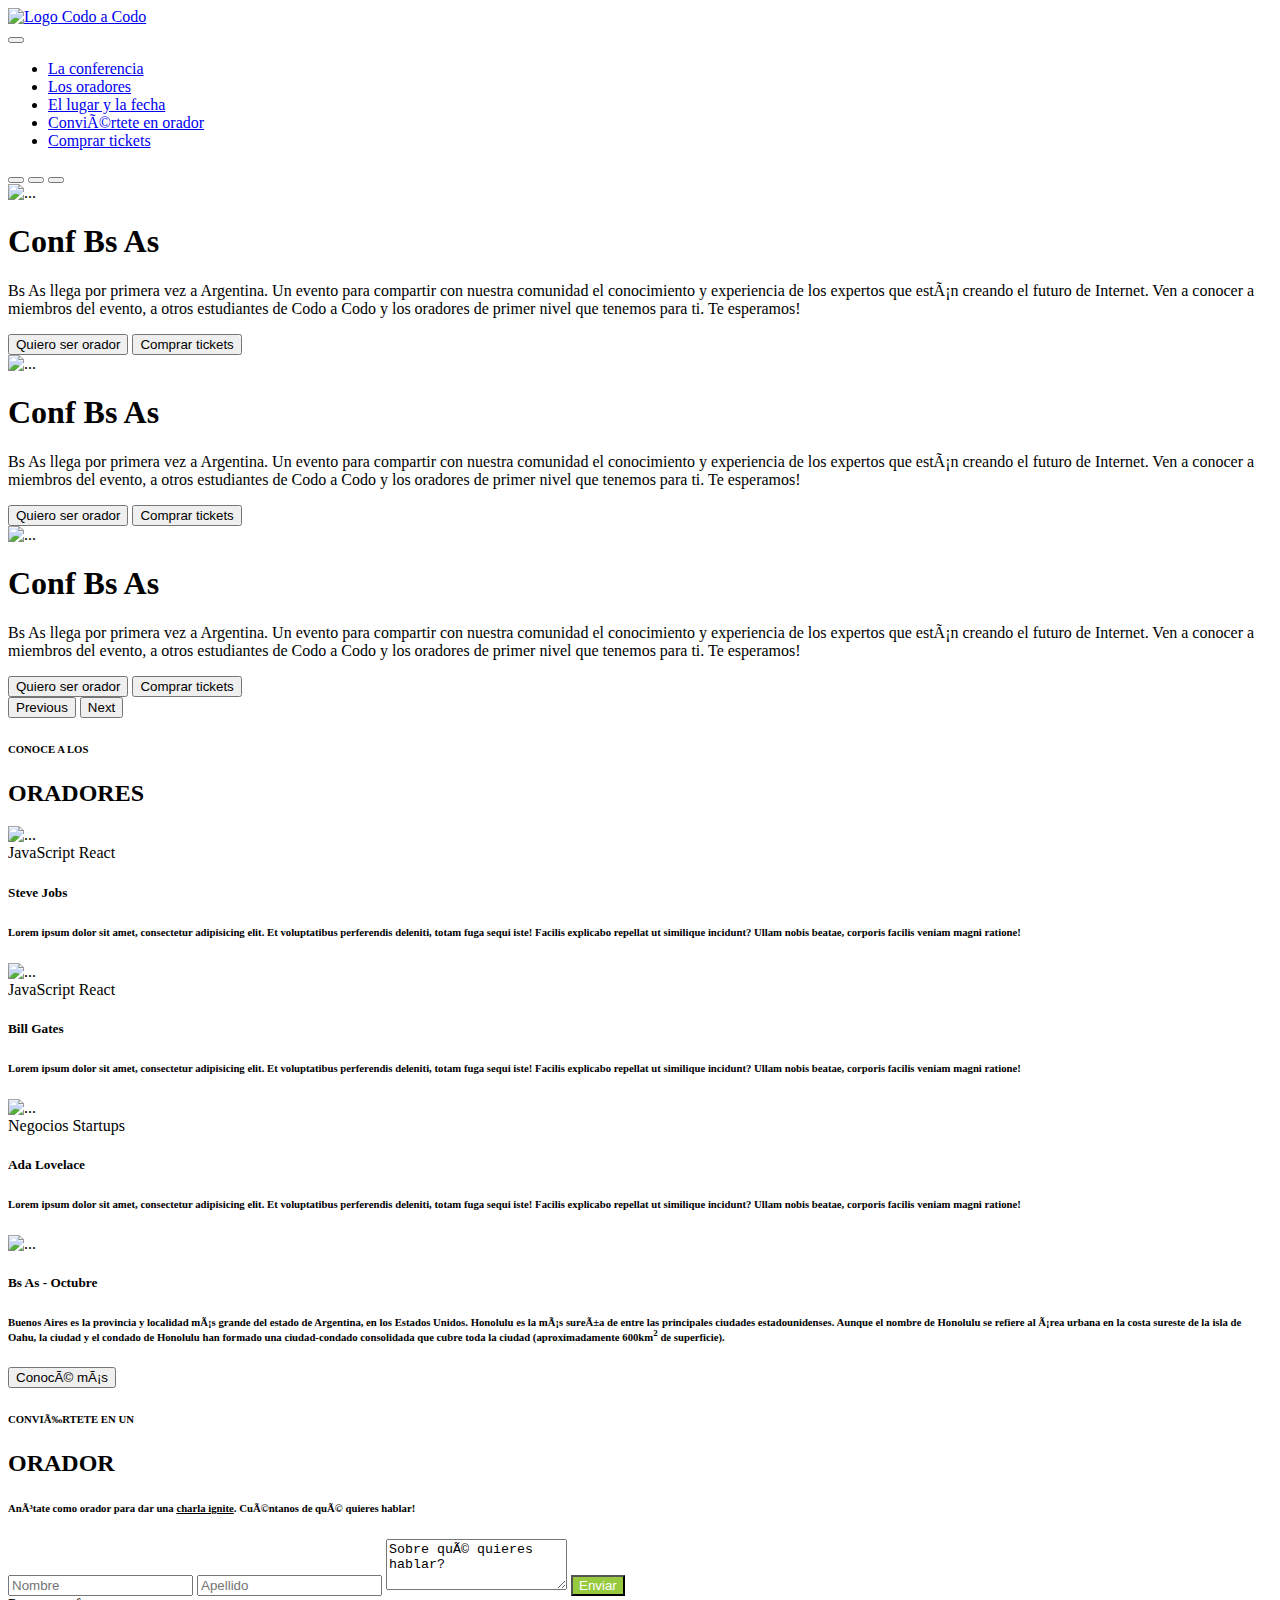
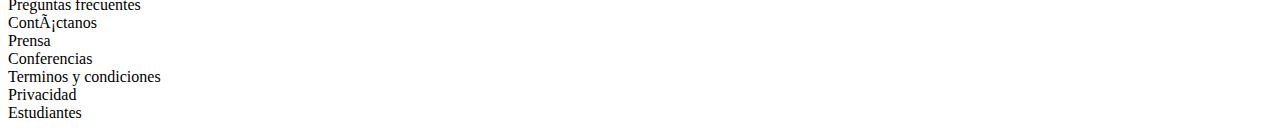
==== index.html @ 23daaca9 "TP Codo a Codo" ====
<!DOCTYPE html>
<html lang=”en”>
<head>
<meta charset=”UTF-8”>
<meta name="viewport" content="width=device-width, initial-scale=1">
<title>TP Integrador - Codo a Codo</title>
<link rel="stylesheet" href="bootstrap.min.css">

<!--NAVVAR-->
<!--
<nav class="navbar bg-dark border-bottom border-body" data-bs-theme="dark">
    <div class="container-fluid">
      <a class="navbar-brand" href="#">Navbar</a>-->
  
<!--
    <a class="navbar-brand" href="#">
        <img src="/imagenes/codoacodo.png" alt="Logo" width="100" height="57.3" class="d-inline-block align-text-center">
        Codo a Codo
      </a>
    -->
     
<!--
      <button class="navbar-toggler" type="button" data-bs-toggle="collapse" data-bs-target="#navbarSupportedContent" aria-controls="navbarSupportedContent" aria-expanded="false" aria-label="Toggle navigation">
        <span class="navbar-toggler-icon"></span>
      </button>
    
      <div class="collapse navbar-collapse" id="navbarSupportedContent">
        <ul class="navbar-nav me-auto mb-2 mb-lg-0">
          <li class="nav-item">
            <a class="nav-link" href="#">La conferencia</a>
          </li>
          <li class="nav-item">
            <a class="nav-link" href="#oradores">Los oradores</a>
          </li>
          <li class="nav-item">
            <a class="nav-link" href="#lugar_fecha">El lugar y la fecha</a>
          </li>
          <li class="nav-item">
            <a class="nav-link" href="#ser_orador">Conviértete en orador</a>
          </li>
          <li class="nav-item">
            <a class="nav-link text-success" href="#">Comprar tickets</a>
          </li>
        </ul>
      </div>
    </div>
  </nav>
</div>
-->
<!------------------------------------------------------------------------------->
<nav class="navbar navbar-expand-lg bg-body-tertiary pl-1" data-bs-theme="dark">
  <div class="container-fluid">
    <a class="navbar-brand ms-5" href="#">
      <img src="/imagenes/codoacodo.png" alt="Logo" width="100" height="57.3" class="d-inline-block align-text-center">
      Codo a Codo
    </a>
    <form class="d-flex me-5">
    <button class="navbar-toggler" type="button" data-bs-toggle="collapse" data-bs-target="#navbarSupportedContent" aria-controls="navbarSupportedContent" aria-expanded="false" aria-label="Toggle navigation">
      <span class="navbar-toggler-icon"></span>
    </button>
    <div class="collapse navbar-collapse" id="navbarSupportedContent">
      <ul class="navbar-nav me-auto mb-2 mb-lg-0">
        <li class="nav-item">
          <a class="nav-link" href="#">La conferencia</a>
        </li>
        <li class="nav-item">
          <a class="nav-link" href="#oradores">Los oradores</a>
        </li>
        <li class="nav-item">
          <a class="nav-link" href="#lugar_fecha">El lugar y la fecha</a>
        </li>
        <li class="nav-item">
          <a class="nav-link" href="#ser_orador">Conviértete en orador</a>
        </li>
        <li class="nav-item">
          <a class="nav-link text-success" href="#">Comprar tickets</a>
        </li>
      </ul>
      
    </div>
    </form>
  </div>
</nav>



<style>
  .btn-personalizado{
    background-color: rgb(150, 201, 62);
    color:white;
  }
</style>

</head>
<body>
    <div class="container-md">
    
      <!---->
        

    <!--CAROUSEL CON IMÁGENES-->
    <div id="carouselExampleCaptions" class="carousel slide">
        <div class="carousel-indicators">
          <button type="button" data-bs-target="#carouselExampleCaptions" data-bs-slide-to="0" class="active" aria-current="true" aria-label="Slide 1"></button>
          <button type="button" data-bs-target="#carouselExampleCaptions" data-bs-slide-to="1" aria-label="Slide 2"></button>
          <button type="button" data-bs-target="#carouselExampleCaptions" data-bs-slide-to="2" aria-label="Slide 3"></button>
        </div>
        <div class="carousel-inner">
          <div class="carousel-item active">
            <img src="/imagenes//hawaii.jpg" class="d-block w-100" alt="...">
            <div class="carousel-caption d-none d-sm-block text-end">
                <h1>Conf Bs As</h1>
                <p>Bs As llega por primera vez a Argentina. Un evento para compartir con nuestra comunidad el conocimiento y experiencia de los expertos que están creando el futuro de Internet. Ven a conocer a miembros del evento, a otros estudiantes de Codo a Codo y los oradores de primer nivel que tenemos para ti. Te esperamos!</p>
                <button type="button" class="btn btn-outline-light">Quiero ser orador</button>
                <button type="button" class="btn btn-success">Comprar tickets</button>
            </div>
          </div>
          <div class="carousel-item">
            <img src="/imagenes//hawaii2.jpg" class="d-block w-100" alt="...">
            <div class="carousel-caption d-none d-sm-block text-end">
                <h1>Conf Bs As</h1>
                <p>Bs As llega por primera vez a Argentina. Un evento para compartir con nuestra comunidad el conocimiento y experiencia de los expertos que están creando el futuro de Internet. Ven a conocer a miembros del evento, a otros estudiantes de Codo a Codo y los oradores de primer nivel que tenemos para ti. Te esperamos!</p>
                <button type="button" class="btn btn-outline-light">Quiero ser orador</button>
                <button type="button" class="btn btn-success">Comprar tickets</button>
            </div>
          </div>
          <div class="carousel-item">
            <img src="/imagenes//hawaii3.jpg" class="d-block w-100" alt="...">
            <div class="carousel-caption d-none d-sm-block text-end">
                <h1>Conf Bs As</h1>
                <p>Bs As llega por primera vez a Argentina. Un evento para compartir con nuestra comunidad el conocimiento y experiencia de los expertos que están creando el futuro de Internet. Ven a conocer a miembros del evento, a otros estudiantes de Codo a Codo y los oradores de primer nivel que tenemos para ti. Te esperamos!</p>
                <button type="button" class="btn btn-outline-light">Quiero ser orador</button>
                <button type="button" class="btn btn-success">Comprar tickets</button>
            </div>
          </div>
        </div>
        <button class="carousel-control-prev" type="button" data-bs-target="#carouselExampleCaptions" data-bs-slide="prev">
          <span class="carousel-control-prev-icon" aria-hidden="true"></span>
          <span class="visually-hidden">Previous</span>
        </button>
        <button class="carousel-control-next" type="button" data-bs-target="#carouselExampleCaptions" data-bs-slide="next">
          <span class="carousel-control-next-icon" aria-hidden="true"></span>
          <span class="visually-hidden">Next</span>
        </button>
      </div>


      <!--LISTADO DE ORADORES-->
      <div class="container-md text-bg-light text-center bg-white p-3" id="oradores">
        <div class="row">
            <h6>CONOCE A LOS</h6>
            <h2>ORADORES</h2>
        </div>

        <div class="row align-items-start gap-4">

          <!---->
          <!--En esta sección tambien podría usar Image caps-->
          <div class="col text-start border rounded border-secondary p-0">
            <img src="/imagenes//steve.jpg" class="d-block w-100" alt="...">
            <div class="container-md">
              <span class="badge text-bg-warning">JavaScript</span>
              <span class="badge text-bg-primary">React</span>
              <h5>Steve Jobs</h5>
              <h6 class="text-secondary d-none d-md-block">Lorem ipsum dolor sit amet, consectetur adipisicing elit. Et voluptatibus perferendis deleniti, totam fuga sequi iste! Facilis explicabo repellat ut similique incidunt? Ullam nobis beatae, corporis facilis veniam magni ratione!</h6>
            </div>
          </div>
          
          <div class="col text-start border rounded border-secondary p-0">
            <img src="/imagenes//bill.jpg" class="d-block w-100" alt="...">
            <div class="container-md">
              <span class="badge text-bg-warning">JavaScript</span>
              <span class="badge text-bg-primary">React</span>
              <h5>Bill Gates</h5>
              <h6 class="text-secondary d-none d-md-block">Lorem ipsum dolor sit amet, consectetur adipisicing elit. Et voluptatibus perferendis deleniti, totam fuga sequi iste! Facilis explicabo repellat ut similique incidunt? Ullam nobis beatae, corporis facilis veniam magni ratione!</h6>
            </div>
          </div>

          <div class="col text-start border rounded border-secondary p-0">
            <img src="/imagenes//ada.jpeg" class="d-block w-100" alt="...">
            <div class="container-md">
              <span class="badge text-bg-secondary">Negocios</span>
              <span class="badge text-bg-danger">Startups</span>
              <h5>Ada Lovelace</h5>
              <h6 class="text-secondary d-none d-md-block">Lorem ipsum dolor sit amet, consectetur adipisicing elit. Et voluptatibus perferendis deleniti, totam fuga sequi iste! Facilis explicabo repellat ut similique incidunt? Ullam nobis beatae, corporis facilis veniam magni ratione!</h6>
            </div>
          </div>
          

        </div>
      </div>

      <!--FOTO Y TEXTO-->
      <div class="container-md mt-2">
        <div class="row">
          <div class="col">
            <!--<img src="/imagenes//honolulu.jpg" class="d-block w-100" alt="...">-->
            <img src="/imagenes//honolulu.jpg" class="d-block w-100" alt="...">
          </div>
          <div class="col bg-dark text-white" id="lugar_fecha">
            <h5> Bs As - Octubre</h5>
            <h6 class="d-none d-xl-block">Buenos Aires es la provincia y localidad más grande del estado de Argentina, en los Estados Unidos. Honolulu es la más sureña de entre las principales ciudades estadounidenses. Aunque el nombre de Honolulu se refiere al área urbana en la costa sureste de la isla de Oahu, la ciudad y el condado de Honolulu han formado una ciudad-condado consolidada que cubre toda la ciudad (aproximadamente 600km<sup>2</sup> de superficie).</h6>
            <button type="button" class="btn btn-outline-light">Conocé más</button>
          </div>
        </div>
      </div>

      <div class="container-md text-bg-light text-center bg-white p-3">
        <div class="row" id="ser_orador">
            <h6>CONVIÉRTETE EN UN</h6>
            <h2>ORADOR</h2>
        </div>
        <div class="row align-text-center text-secondary">
          <h6>Anótate como orador para dar una <u>charla ignite</u>. Cuéntanos de qué quieres hablar!</h6>
        </div>
      </div>
      <div class="row mx-auto"  style="width: 50%;">
        <input type="text" class="form-control col"  placeholder="Nombre">
        <input type="text" class="form-control col"  placeholder="Apellido">
      
        <label for="exampleFormControlTextarea1" class="form-label"></label>
        <textarea class="form-control" id="exampleFormControlTextarea1" rows="3">Sobre qué quieres hablar?</textarea>
        <button class="btn btn-personalizado w-100 m-1" type="button">Enviar</button>
      </div>

      
    <script src="https://cdn.jsdelivr.net/npm/bootstrap@5.3.2/dist/js/bootstrap.bundle.min.js" integrity="sha384-C6RzsynM9kWDrMNeT87bh95OGNyZPhcTNXj1NW7RuBCsyN/o0jlpcV8Qyq46cDfL" crossorigin="anonymous"></script>
      

    
  </body>

 
  
  <footer>
    <div class="container-xs bg-primary bg-gradient p-3 d-none d-md-block">
      <div class="row text-center text-white">
        <div class="col">Preguntas frecuentes</div>
        <div class="col">Contáctanos</div>
        <div class="col">Prensa</div>
        <div class="col">Conferencias</div>
        <div class="col">Terminos y condiciones</div>
        <div class="col">Privacidad</div>
        <div class="col">Estudiantes</div>
      </div>
    </div>
    
  </footer>

  
</html>
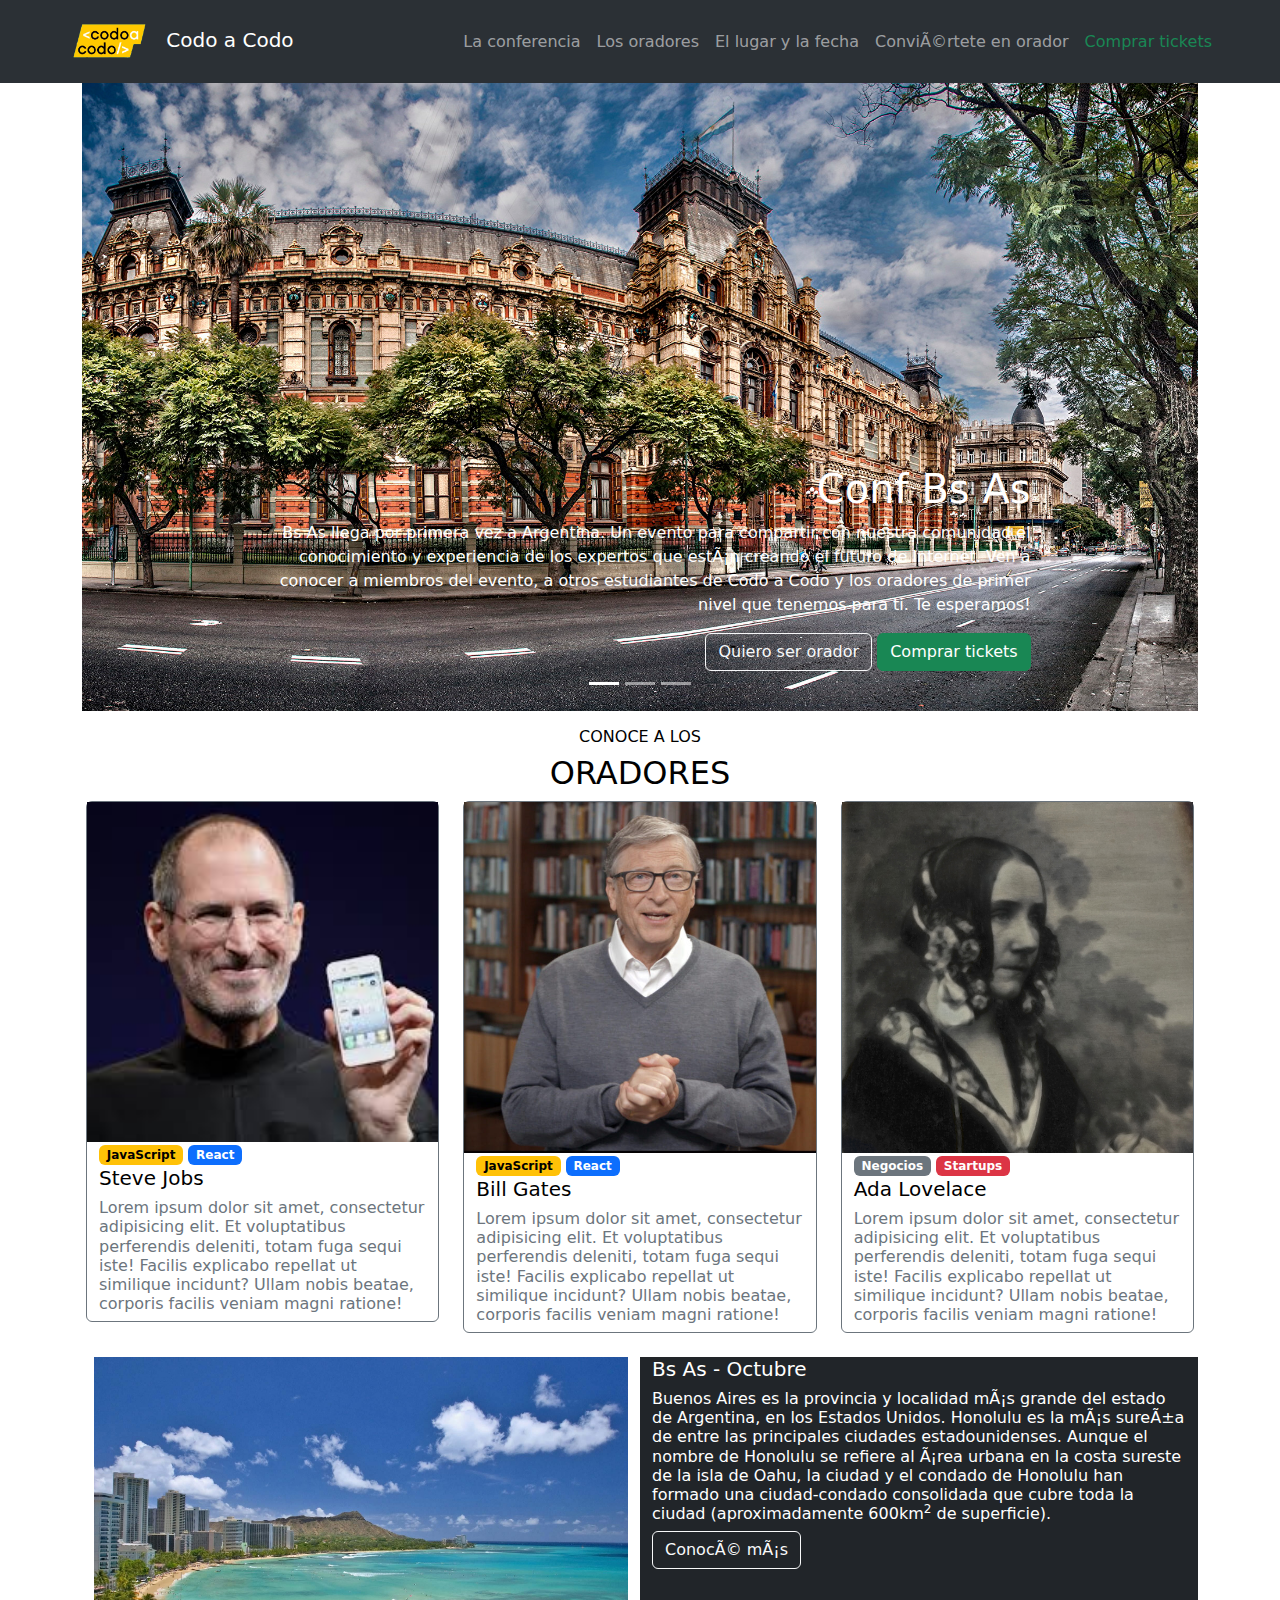
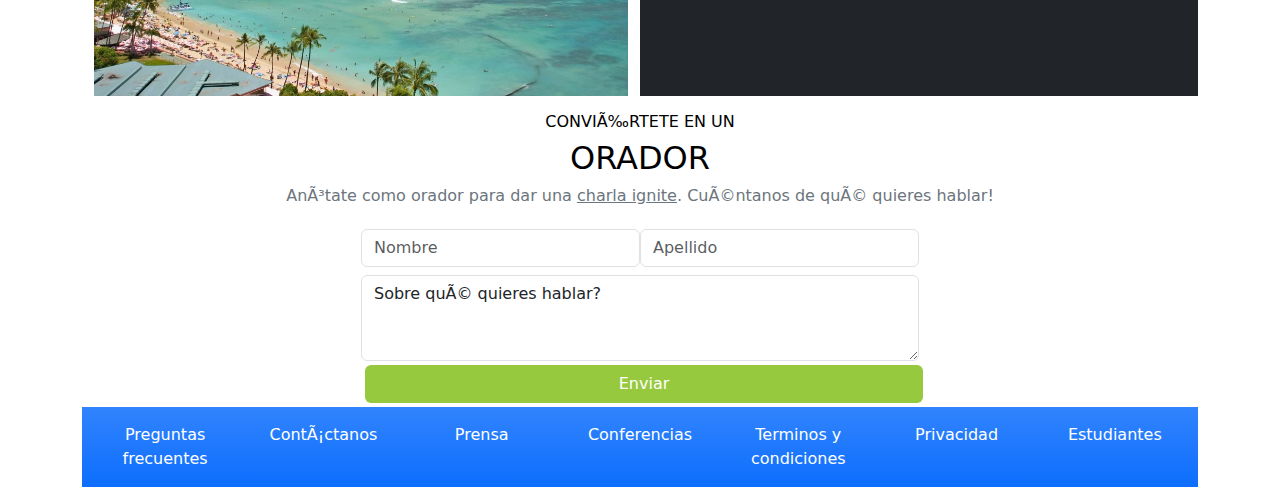
==== commit b54fb2d9: "TP Integrador" ====
--- a/index.html
+++ b/index.html
@@ -7,47 +7,7 @@
 <link rel="stylesheet" href="bootstrap.min.css">
 
 <!--NAVVAR-->
-<!--
-<nav class="navbar bg-dark border-bottom border-body" data-bs-theme="dark">
-    <div class="container-fluid">
-      <a class="navbar-brand" href="#">Navbar</a>-->
-  
-<!--
-    <a class="navbar-brand" href="#">
-        <img src="/imagenes/codoacodo.png" alt="Logo" width="100" height="57.3" class="d-inline-block align-text-center">
-        Codo a Codo
-      </a>
-    -->
-     
-<!--
-      <button class="navbar-toggler" type="button" data-bs-toggle="collapse" data-bs-target="#navbarSupportedContent" aria-controls="navbarSupportedContent" aria-expanded="false" aria-label="Toggle navigation">
-        <span class="navbar-toggler-icon"></span>
-      </button>
-    
-      <div class="collapse navbar-collapse" id="navbarSupportedContent">
-        <ul class="navbar-nav me-auto mb-2 mb-lg-0">
-          <li class="nav-item">
-            <a class="nav-link" href="#">La conferencia</a>
-          </li>
-          <li class="nav-item">
-            <a class="nav-link" href="#oradores">Los oradores</a>
-          </li>
-          <li class="nav-item">
-            <a class="nav-link" href="#lugar_fecha">El lugar y la fecha</a>
-          </li>
-          <li class="nav-item">
-            <a class="nav-link" href="#ser_orador">Conviértete en orador</a>
-          </li>
-          <li class="nav-item">
-            <a class="nav-link text-success" href="#">Comprar tickets</a>
-          </li>
-        </ul>
-      </div>
-    </div>
-  </nav>
-</div>
--->
-<!------------------------------------------------------------------------------->
+
 <nav class="navbar navbar-expand-lg bg-body-tertiary pl-1" data-bs-theme="dark">
   <div class="container-fluid">
     <a class="navbar-brand ms-5" href="#">
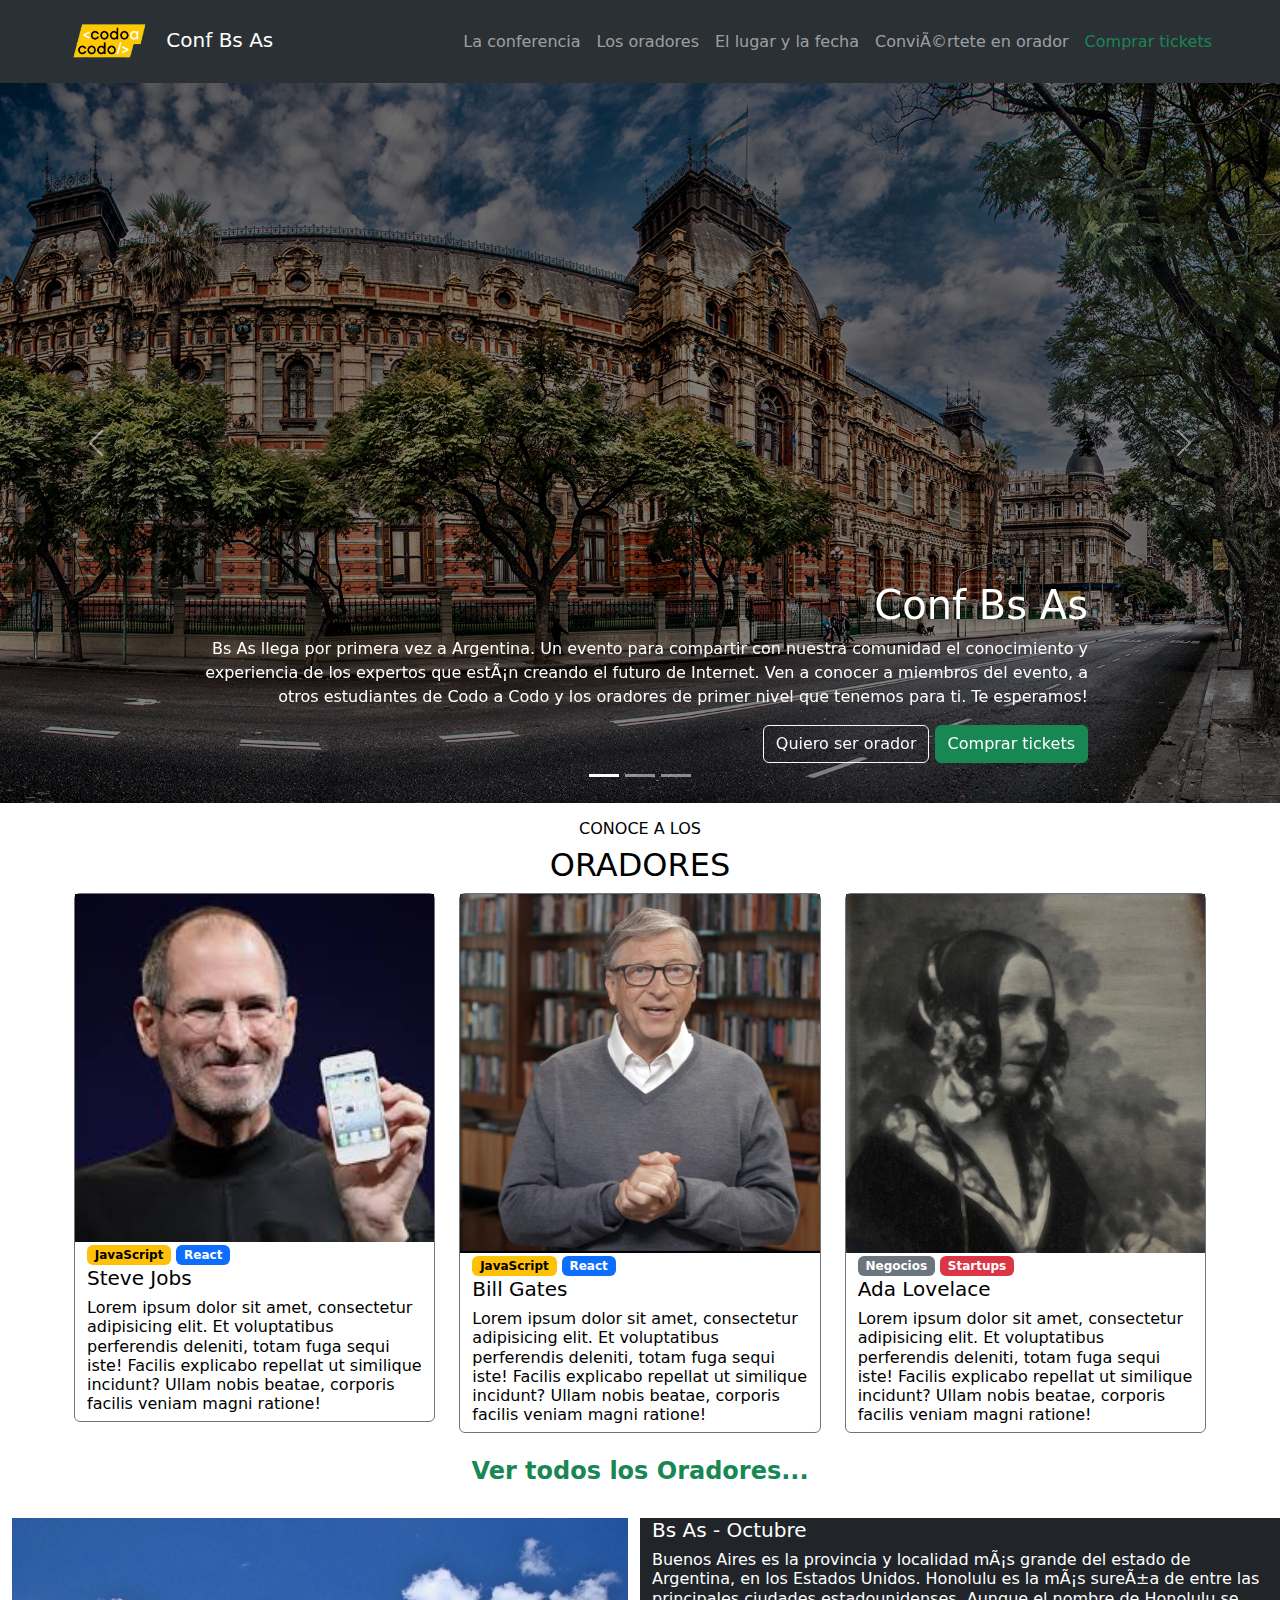
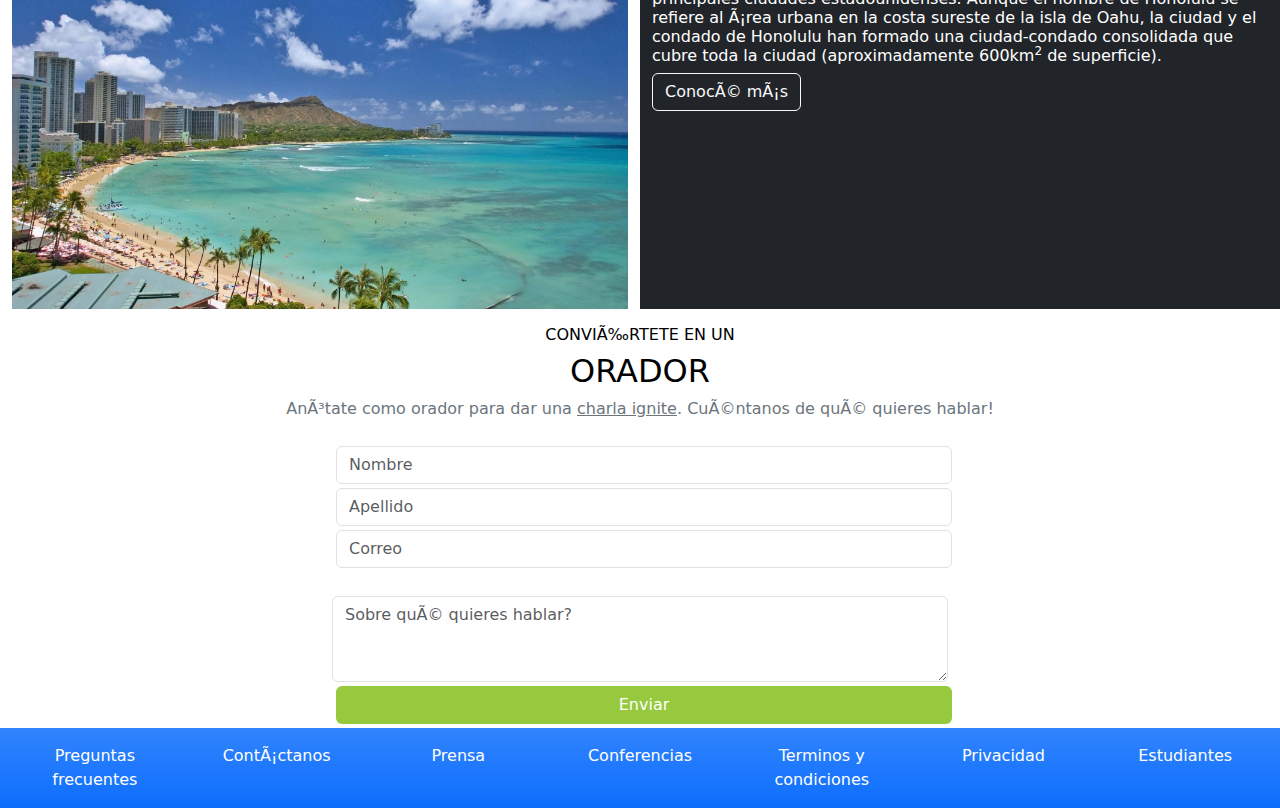
==== commit 130bace7: "tp integrador" ====
--- a/index.html
+++ b/index.html
@@ -5,6 +5,7 @@
 <meta name="viewport" content="width=device-width, initial-scale=1">
 <title>TP Integrador - Codo a Codo</title>
 <link rel="stylesheet" href="bootstrap.min.css">
+<link rel="stylesheet" href="estilo-bst.css">
 
 <!--NAVVAR-->
 
@@ -12,7 +13,7 @@
   <div class="container-fluid">
     <a class="navbar-brand ms-5" href="#">
       <img src="/imagenes/codoacodo.png" alt="Logo" width="100" height="57.3" class="d-inline-block align-text-center">
-      Codo a Codo
+      Conf Bs As
     </a>
     <form class="d-flex me-5">
     <button class="navbar-toggler" type="button" data-bs-toggle="collapse" data-bs-target="#navbarSupportedContent" aria-controls="navbarSupportedContent" aria-expanded="false" aria-label="Toggle navigation">
@@ -21,7 +22,7 @@
     <div class="collapse navbar-collapse" id="navbarSupportedContent">
       <ul class="navbar-nav me-auto mb-2 mb-lg-0">
         <li class="nav-item">
-          <a class="nav-link" href="#">La conferencia</a>
+          <a class="nav-link" href="#carouselExampleCaptions">La conferencia</a>
         </li>
         <li class="nav-item">
           <a class="nav-link" href="#oradores">Los oradores</a>
@@ -33,7 +34,8 @@
           <a class="nav-link" href="#ser_orador">Conviértete en orador</a>
         </li>
         <li class="nav-item">
-          <a class="nav-link text-success" href="#">Comprar tickets</a>
+          <!--<a class="nav-link text-success" href="#">Comprar tickets</a>-->
+          <a class="nav-link text-success" href="tickets.html">Comprar tickets</a>
         </li>
       </ul>
       
@@ -53,7 +55,7 @@
 
 </head>
 <body>
-    <div class="container-md">
+    <div class="container-xs">
     
       <!---->
         
@@ -64,33 +66,33 @@
           <button type="button" data-bs-target="#carouselExampleCaptions" data-bs-slide-to="0" class="active" aria-current="true" aria-label="Slide 1"></button>
           <button type="button" data-bs-target="#carouselExampleCaptions" data-bs-slide-to="1" aria-label="Slide 2"></button>
           <button type="button" data-bs-target="#carouselExampleCaptions" data-bs-slide-to="2" aria-label="Slide 3"></button>
-        </div>
+        </div>      
         <div class="carousel-inner">
           <div class="carousel-item active">
-            <img src="/imagenes//hawaii.jpg" class="d-block w-100" alt="...">
+            <img src="/imagenes//hawaii.jpg" style="filter: brightness(50%)"  class="d-block w-100" alt="...">
             <div class="carousel-caption d-none d-sm-block text-end">
                 <h1>Conf Bs As</h1>
                 <p>Bs As llega por primera vez a Argentina. Un evento para compartir con nuestra comunidad el conocimiento y experiencia de los expertos que están creando el futuro de Internet. Ven a conocer a miembros del evento, a otros estudiantes de Codo a Codo y los oradores de primer nivel que tenemos para ti. Te esperamos!</p>
-                <button type="button" class="btn btn-outline-light">Quiero ser orador</button>
-                <button type="button" class="btn btn-success">Comprar tickets</button>
+                <a href="#ser_orador"><button type="button" class="btn btn-outline-light">Quiero ser orador</button></a>
+                <a href="tickets.html"><button type="button" class="btn btn-success">Comprar tickets</button></a>
             </div>
           </div>
           <div class="carousel-item">
-            <img src="/imagenes//hawaii2.jpg" class="d-block w-100" alt="...">
+            <img src="/imagenes//hawaii2.jpg" style="filter: brightness(50%)" class="d-block w-100" alt="...">
             <div class="carousel-caption d-none d-sm-block text-end">
                 <h1>Conf Bs As</h1>
                 <p>Bs As llega por primera vez a Argentina. Un evento para compartir con nuestra comunidad el conocimiento y experiencia de los expertos que están creando el futuro de Internet. Ven a conocer a miembros del evento, a otros estudiantes de Codo a Codo y los oradores de primer nivel que tenemos para ti. Te esperamos!</p>
-                <button type="button" class="btn btn-outline-light">Quiero ser orador</button>
-                <button type="button" class="btn btn-success">Comprar tickets</button>
+                <a href="#ser_orador"><button type="button" class="btn btn-outline-light">Quiero ser orador</button></a>
+                <a href="tickets.html"><button type="button" class="btn btn-success">Comprar tickets</button></a>
             </div>
           </div>
           <div class="carousel-item">
-            <img src="/imagenes//hawaii3.jpg" class="d-block w-100" alt="...">
+            <img src="/imagenes//hawaii3.jpg" style="filter: brightness(50%)" class="d-block w-100" alt="...">
             <div class="carousel-caption d-none d-sm-block text-end">
                 <h1>Conf Bs As</h1>
                 <p>Bs As llega por primera vez a Argentina. Un evento para compartir con nuestra comunidad el conocimiento y experiencia de los expertos que están creando el futuro de Internet. Ven a conocer a miembros del evento, a otros estudiantes de Codo a Codo y los oradores de primer nivel que tenemos para ti. Te esperamos!</p>
-                <button type="button" class="btn btn-outline-light">Quiero ser orador</button>
-                <button type="button" class="btn btn-success">Comprar tickets</button>
+                <a href="#ser_orador"><button type="button" class="btn btn-outline-light">Quiero ser orador</button></a>
+                <a href="tickets.html"><button type="button" class="btn btn-success">Comprar tickets</button></a>
             </div>
           </div>
         </div>
@@ -122,7 +124,7 @@
               <span class="badge text-bg-warning">JavaScript</span>
               <span class="badge text-bg-primary">React</span>
               <h5>Steve Jobs</h5>
-              <h6 class="text-secondary d-none d-md-block">Lorem ipsum dolor sit amet, consectetur adipisicing elit. Et voluptatibus perferendis deleniti, totam fuga sequi iste! Facilis explicabo repellat ut similique incidunt? Ullam nobis beatae, corporis facilis veniam magni ratione!</h6>
+              <h6 class="d-none d-md-block">Lorem ipsum dolor sit amet, consectetur adipisicing elit. Et voluptatibus perferendis deleniti, totam fuga sequi iste! Facilis explicabo repellat ut similique incidunt? Ullam nobis beatae, corporis facilis veniam magni ratione!</h6>
             </div>
           </div>
           
@@ -132,7 +134,7 @@
               <span class="badge text-bg-warning">JavaScript</span>
               <span class="badge text-bg-primary">React</span>
               <h5>Bill Gates</h5>
-              <h6 class="text-secondary d-none d-md-block">Lorem ipsum dolor sit amet, consectetur adipisicing elit. Et voluptatibus perferendis deleniti, totam fuga sequi iste! Facilis explicabo repellat ut similique incidunt? Ullam nobis beatae, corporis facilis veniam magni ratione!</h6>
+              <h6 class="d-none d-md-block">Lorem ipsum dolor sit amet, consectetur adipisicing elit. Et voluptatibus perferendis deleniti, totam fuga sequi iste! Facilis explicabo repellat ut similique incidunt? Ullam nobis beatae, corporis facilis veniam magni ratione!</h6>
             </div>
           </div>
 
@@ -142,16 +144,18 @@
               <span class="badge text-bg-secondary">Negocios</span>
               <span class="badge text-bg-danger">Startups</span>
               <h5>Ada Lovelace</h5>
-              <h6 class="text-secondary d-none d-md-block">Lorem ipsum dolor sit amet, consectetur adipisicing elit. Et voluptatibus perferendis deleniti, totam fuga sequi iste! Facilis explicabo repellat ut similique incidunt? Ullam nobis beatae, corporis facilis veniam magni ratione!</h6>
+              <h6 class="d-none d-md-block">Lorem ipsum dolor sit amet, consectetur adipisicing elit. Et voluptatibus perferendis deleniti, totam fuga sequi iste! Facilis explicabo repellat ut similique incidunt? Ullam nobis beatae, corporis facilis veniam magni ratione!</h6>
             </div>
           </div>
           
-
+          <!--Lo agrego para TP Final-->
+          <h4><a href="oradores.html" class="nav-link text-success"><b>Ver todos los Oradores...</b></a></h4>
+          
         </div>
       </div>
 
       <!--FOTO Y TEXTO-->
-      <div class="container-md mt-2">
+      <div class="container mt-2 anchototal">
         <div class="row">
           <div class="col">
             <!--<img src="/imagenes//honolulu.jpg" class="d-block w-100" alt="...">-->
@@ -165,6 +169,7 @@
         </div>
       </div>
 
+      
       <div class="container-md text-bg-light text-center bg-white p-3">
         <div class="row" id="ser_orador">
             <h6>CONVIÉRTETE EN UN</h6>
@@ -174,18 +179,40 @@
           <h6>Anótate como orador para dar una <u>charla ignite</u>. Cuéntanos de qué quieres hablar!</h6>
         </div>
       </div>
+      <!--VERSION PARA TP INTEGRADOR  ↓↓
       <div class="row mx-auto"  style="width: 50%;">
         <input type="text" class="form-control col"  placeholder="Nombre">
         <input type="text" class="form-control col"  placeholder="Apellido">
       
         <label for="exampleFormControlTextarea1" class="form-label"></label>
-        <textarea class="form-control" id="exampleFormControlTextarea1" rows="3">Sobre qué quieres hablar?</textarea>
+        
+        <label for="exampleFormControlTextarea1" class="form-label"></label>
+        
+        <textarea class="form-control" id="exampleFormControlTextarea1" rows="3" placeholder="Sobre qué quieres hablar?"></textarea>
         <button class="btn btn-personalizado w-100 m-1" type="button">Enviar</button>
       </div>
-
+      VERSION PARA TP INTEGRADOR  ↑↑ -->
+
+      <!--VERSION PARA TP FINAL  ↓↓-->
+      <div class="row mx-auto"  style="width: 50%;">
+        <form action="api/orador/nuevo" method="post">
+          <input type="text" class="form-control col m-1"  placeholder="Nombre" id="nombre" name="nombre">
+          <input type="text" class="form-control col m-1"  placeholder="Apellido" id="apellido" name="apellido">
+      
+          <!--El campo de correo lo agrego para el TP FINAL-->
+          <input type="text" class="form-control m-1" id="correo" placeholder="Correo" id="correo" name="correo">
+
+          <label for="exampleFormControlTextarea1" class="form-label"></label>
+        
+          <textarea class="form-control" id="exampleFormControlTextarea1" rows="3" placeholder="Sobre qué quieres hablar?" name="tema"></textarea>
+          <button class="btn btn-personalizado w-100 m-1" type="button" onclick="crearOrador()" id="botonEnviar">Enviar</button>
+        </form>
+      </div>
+      <!--VERSION PARA TP FINAL  ↑↑ -->
       
     <script src="https://cdn.jsdelivr.net/npm/bootstrap@5.3.2/dist/js/bootstrap.bundle.min.js" integrity="sha384-C6RzsynM9kWDrMNeT87bh95OGNyZPhcTNXj1NW7RuBCsyN/o0jlpcV8Qyq46cDfL" crossorigin="anonymous"></script>
       
+    <script src="index.js"></script>
 
     
   </body>
--- a/estilo-bst.css
+++ b/estilo-bst.css
@@ -0,0 +1,17 @@
+html{
+    height: 100%;
+}
+
+body{
+    display: flex;
+    flex-direction: column;
+    min-height: 100%;
+}
+
+footer{
+    margin-top: auto;
+}
+
+.anchototal{
+    min-width: 100%;
+}
